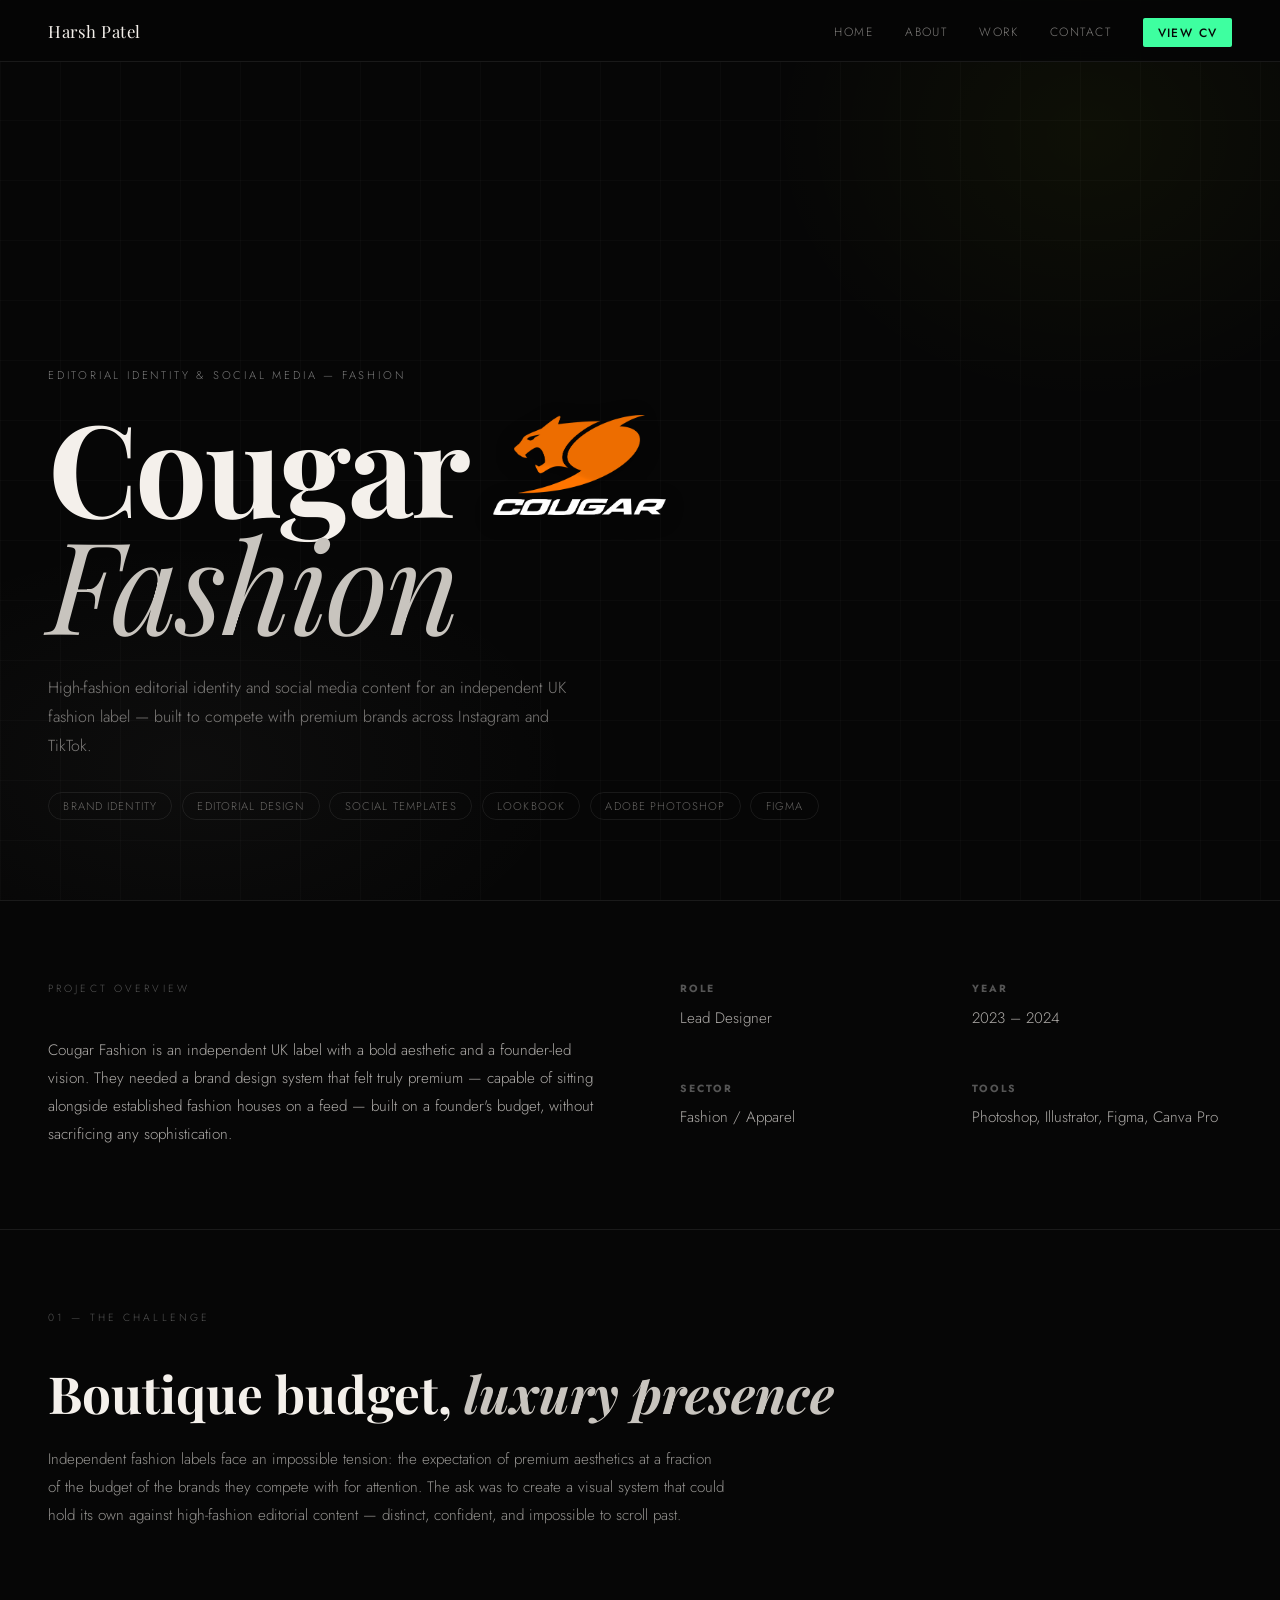
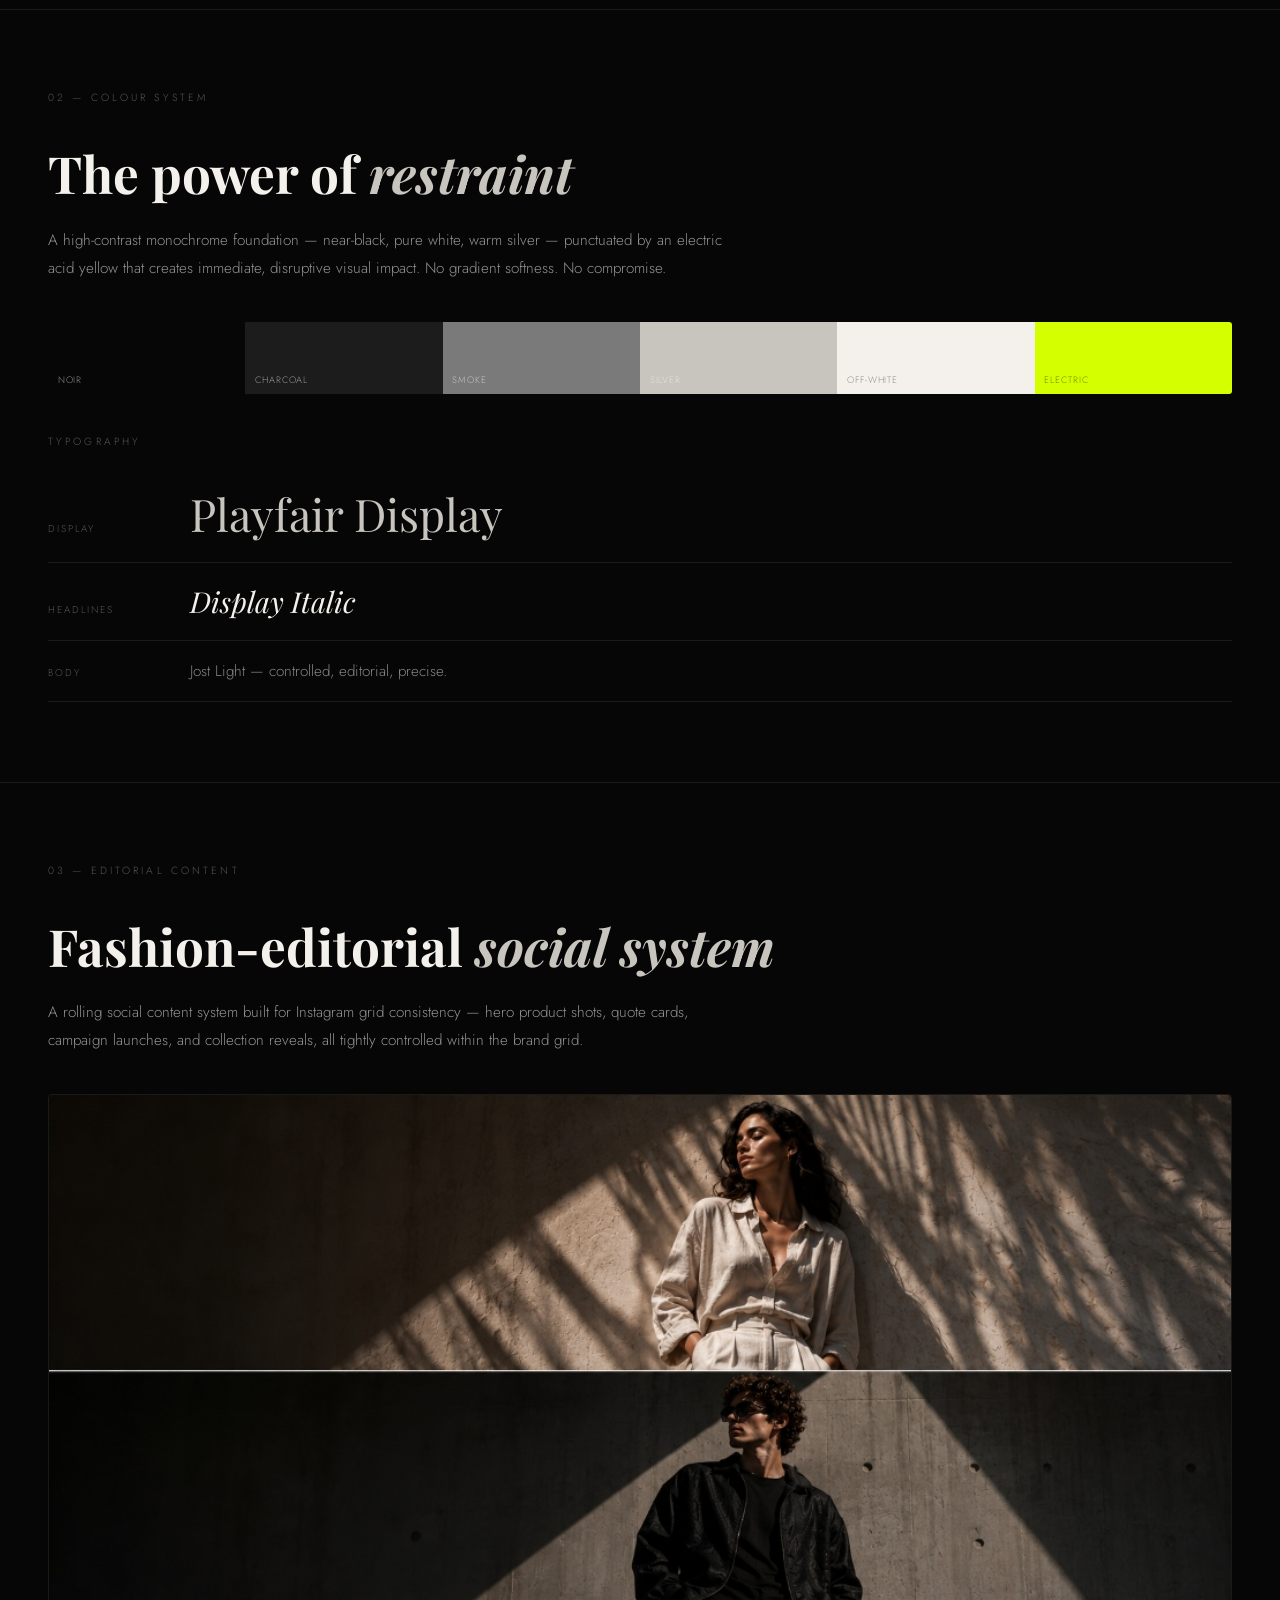
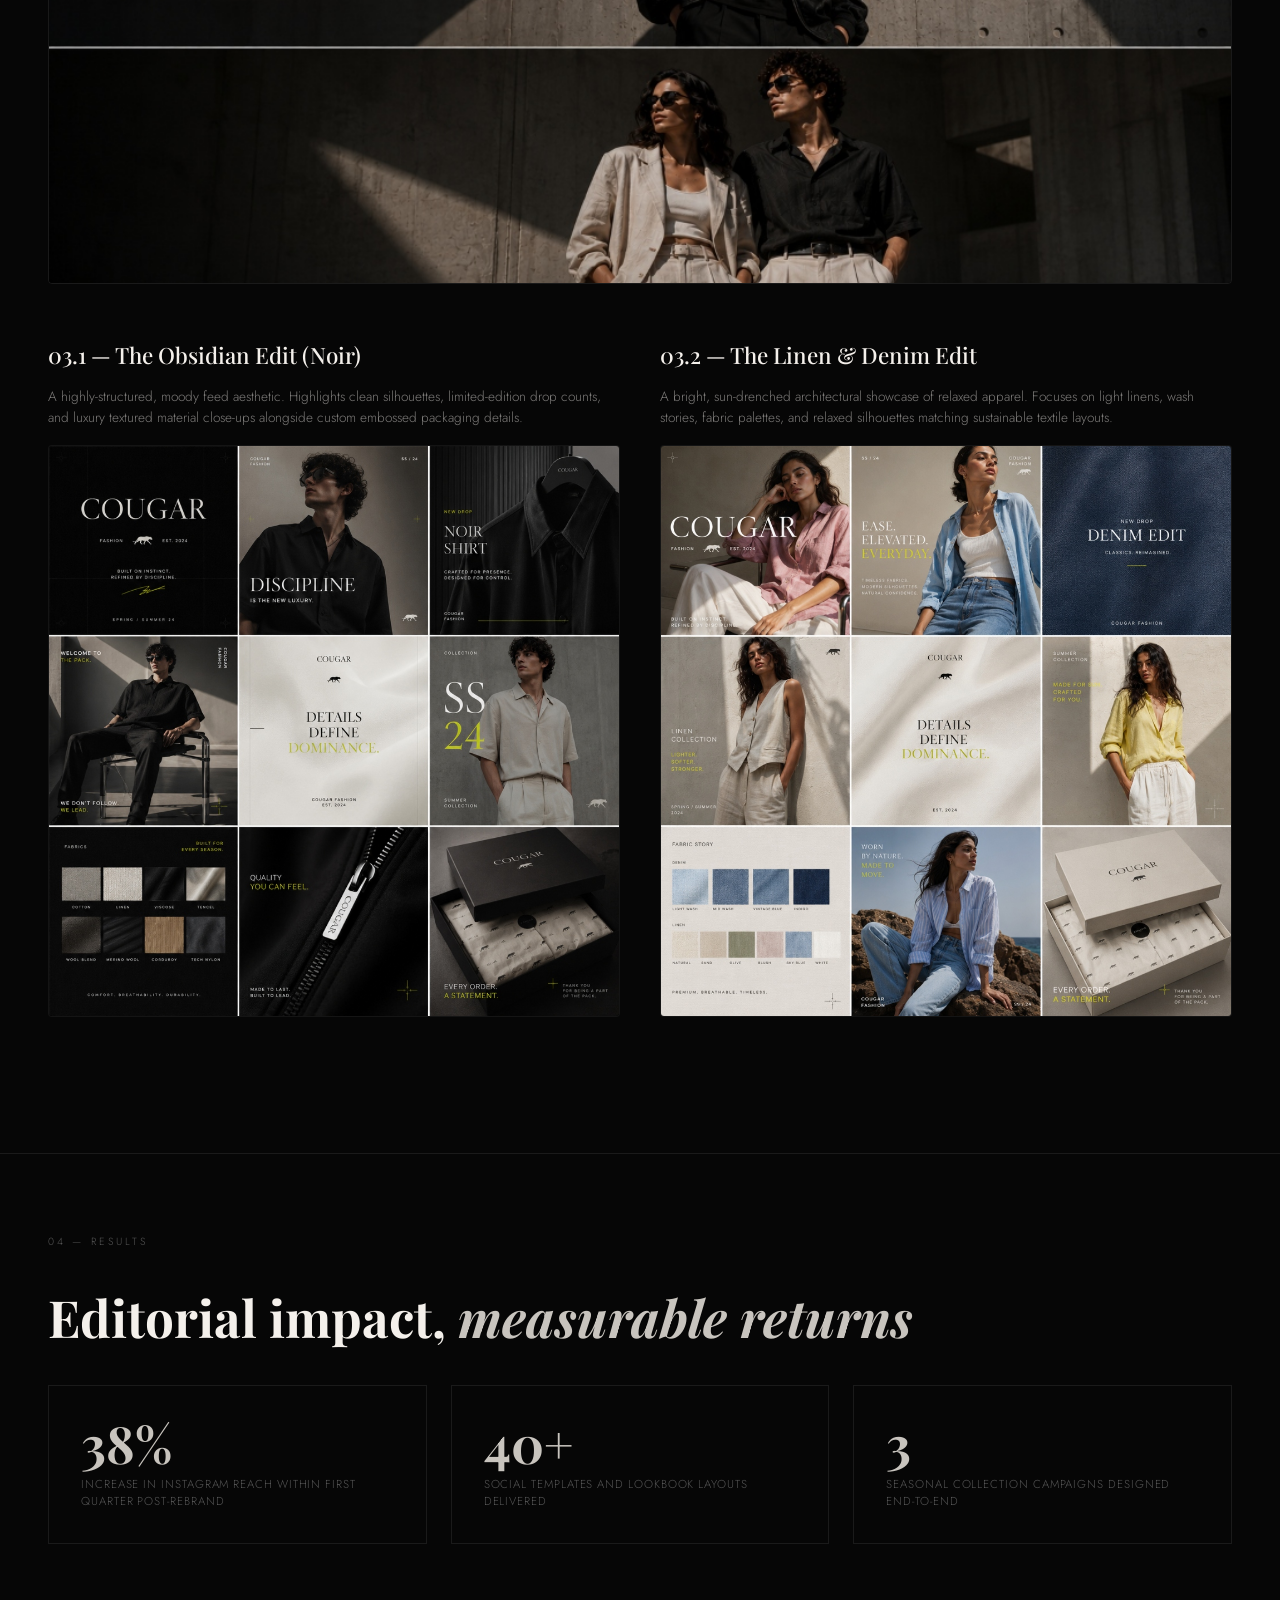
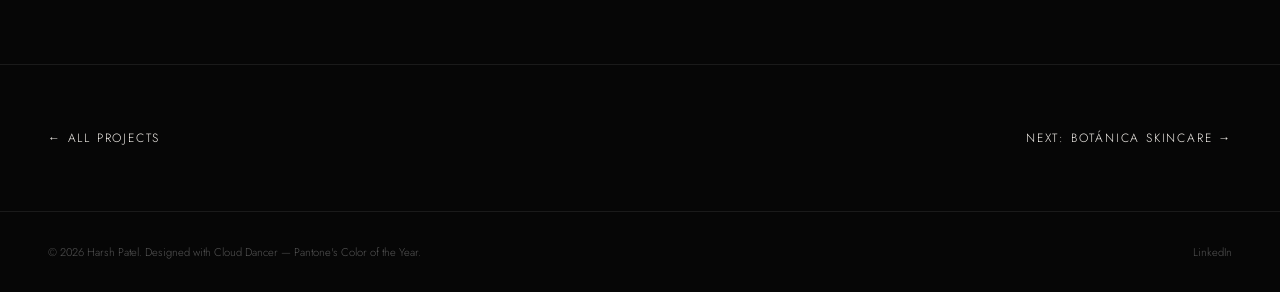
==== cougar-fashion.html @ 05259823 "Add files via upload" ====
<!DOCTYPE html>
<html lang="en">
<head>
<meta charset="UTF-8">
<meta name="viewport" content="width=device-width, initial-scale=1.0">
<title>Cougar Fashion — Case Study | Harsh Patel</title>
<link rel="preconnect" href="https://fonts.googleapis.com">
<link rel="preconnect" href="https://fonts.gstatic.com" crossorigin>
<link href="https://fonts.googleapis.com/css2?family=Playfair+Display:ital,wght@0,400;0,700;1,400&family=Jost:wght@300;400;500;600&display=swap" rel="stylesheet">
<style>
  :root {
    --bg: #060606; --fg: #f4f0eb; --accent: #3EFFA0;
    --brand-silver: #c8c4be; --brand-white: #f4f0eb; --brand-char: #1c1c1c;
    --brand-elec: #d4ff00; --brand-mid: #7a7a7a;
    --muted: #555; --border: rgba(255,255,255,0.08);
  }
  * { margin:0; padding:0; box-sizing:border-box; }
  html { scroll-behavior:smooth; }
  body { background:var(--bg); color:var(--fg); font-family:'Jost',sans-serif; font-weight:300; overflow-x:hidden; }

  nav { position:fixed; top:0; left:0; right:0; display:flex; align-items:center; justify-content:space-between; padding:1.2rem 3rem; background:rgba(6,6,6,0.92); backdrop-filter:blur(12px); border-bottom:1px solid var(--border); z-index:100; }
  nav .logo { font-family:'Playfair Display',serif; font-size:1.05rem; letter-spacing:0.03em; color:var(--fg); text-decoration:none; }
  nav ul { display:flex; gap:2rem; list-style:none; }
  nav ul a { color:rgba(244,240,235,0.5); font-size:0.75rem; text-decoration:none; letter-spacing:0.12em; text-transform:uppercase; transition:color 0.2s; }
  nav ul a:hover { color:var(--fg); }
  nav .cv-link { background:var(--accent); color:#060606 !important; padding:0.35rem 0.9rem; border-radius:2px; font-weight:500; }

  .hero { min-height:100vh; display:flex; flex-direction:column; justify-content:flex-end; padding:8rem 3rem 5rem; position:relative; overflow:hidden; }
  .hero-bg { position:absolute; inset:0; background:radial-gradient(ellipse 50% 60% at 85% 15%, rgba(212,255,0,0.04) 0%, transparent 50%), radial-gradient(ellipse 60% 50% at 15% 85%, rgba(200,196,190,0.04) 0%, transparent 50%), #060606; }
  .hero-grid { position:absolute; inset:0; background-image:linear-gradient(rgba(255,255,255,0.02) 1px, transparent 1px), linear-gradient(90deg, rgba(255,255,255,0.02) 1px, transparent 1px); background-size:60px 60px; }
  .hero-label { font-size:0.7rem; letter-spacing:0.25em; text-transform:uppercase; color:var(--brand-mid); margin-bottom:1.5rem; position:relative; }
  .hero h1 { font-family:'Playfair Display',serif; font-size:clamp(4rem,10vw,8.5rem); font-weight:700; line-height:0.92; letter-spacing:-0.02em; position:relative; color:var(--fg); display: flex; align-items: center; flex-wrap: wrap; }
  
  /* Official Cougar Brand Logo Styles */
  .hero-brand-logo {
    height: clamp(55px, 8vw, 100px);
    width: auto;
    object-fit: contain;
    margin-left: 1.5rem;
    transition: transform 0.4s cubic-bezier(0.16, 1, 0.3, 1), filter 0.4s;
    vertical-align: middle;
    filter: drop-shadow(0 4px 10px rgba(0,0,0,0.4));
  }
  .hero h1:hover .hero-brand-logo {
    transform: scale(1.08) rotate(3deg);
    filter: drop-shadow(0 8px 24px rgba(254, 80, 0, 0.45));
  }

  .hero h1 em { font-style:italic; font-weight:400; color:var(--brand-silver); width: 100%; }
  .hero-sub { margin-top:2rem; max-width:520px; font-size:1rem; line-height:1.8; color:rgba(244,240,235,0.5); position:relative; }
  .hero-tags { display:flex; gap:0.6rem; margin-top:2rem; flex-wrap:wrap; position:relative; }
  .tag { border:1px solid var(--border); padding:0.3rem 0.9rem; border-radius:100px; font-size:0.7rem; letter-spacing:0.1em; text-transform:uppercase; color:rgba(244,240,235,0.4); }

  .overview { padding:5rem 3rem; display:grid; grid-template-columns:1fr 1fr; gap:5rem; border-top:1px solid var(--border); }
  .overview-grid { display:grid; grid-template-columns:1fr 1fr; gap:2rem; }
  .overview-stat h3 { font-size:0.65rem; letter-spacing:0.2em; text-transform:uppercase; color:var(--muted); margin-bottom:0.6rem; }
  .overview-stat p { font-size:0.95rem; line-height:1.6; color:rgba(244,240,235,0.7); }

  section { padding:5rem 3rem; border-top:1px solid var(--border); }
  .section-label { font-size:0.65rem; letter-spacing:0.3em; text-transform:uppercase; color:var(--muted); margin-bottom:2.5rem; }
  .section-title { font-family:'Playfair Display',serif; font-size:clamp(2rem,4vw,3.2rem); line-height:1.1; margin-bottom:1.5rem; }
  .section-title em { font-style:italic; color:var(--brand-silver); }
  .section-body { font-size:0.95rem; line-height:1.85; color:rgba(244,240,235,0.6); max-width:680px; }

  .palette-row { display:flex; margin:2.5rem 0; border-radius:3px; overflow:hidden; height:72px; }
  .swatch { flex:1; position:relative; }
  .swatch-label { position:absolute; bottom:0.5rem; left:0.6rem; font-size:0.58rem; letter-spacing:0.1em; text-transform:uppercase; color:rgba(255,255,255,0.55); }
  .swatch.dark .swatch-label { color:rgba(0,0,0,0.5); }

  .type-row { padding:1.2rem 0; border-bottom:1px solid var(--border); display:flex; align-items:baseline; gap:2rem; }
  .type-label { font-size:0.62rem; letter-spacing:0.2em; text-transform:uppercase; color:var(--muted); min-width:110px; }

  /* Editorial grid */
  .editorial-grid { display:grid; grid-template-columns:2fr 1fr; gap:1px; margin:2.5rem 0; background:var(--border); }
  .editorial-col { display:flex; flex-direction:column; gap:1px; }
  .editorial-card { background:#0e0e0e; display:flex; align-items:center; justify-content:center; overflow:hidden; }
  .editorial-card.tall { aspect-ratio:3/4; }
  .editorial-card.wide { aspect-ratio:16/7; }
  .editorial-card.square { aspect-ratio:1; }
  .edit-post { width:100%; height:100%; display:flex; flex-direction:column; align-items:center; justify-content:center; gap:0.4rem; padding:1.5rem; text-align:center; }

  /* lookbook strip */
  .lookbook { display:flex; gap:1px; margin:2rem 0; background:var(--border); overflow:hidden; }
  .look { flex:1; aspect-ratio:2/3; background:#0e0e0e; display:flex; flex-direction:column; justify-content:flex-end; padding:1rem; position:relative; overflow:hidden; }
  .look-num { position:absolute; top:0.8rem; left:0.8rem; font-family:'Playfair Display',serif; font-size:2.5rem; font-weight:700; color:rgba(255,255,255,0.04); line-height:1; }
  .look-label { font-size:0.58rem; letter-spacing:0.2em; text-transform:uppercase; color:var(--brand-mid); }
  .look-name { font-family:'Playfair Display',serif; font-size:0.9rem; color:var(--fg); margin-top:0.2rem; }

  .results-grid { display:grid; grid-template-columns:repeat(3,1fr); gap:1.5rem; margin:2.5rem 0; }
  .result-item { padding:2rem; border:1px solid var(--border); }
  .result-num { font-family:'Playfair Display',serif; font-size:3.2rem; font-weight:700; color:var(--brand-silver); line-height:1; margin-bottom:0.4rem; }
  .result-label { font-size:0.72rem; letter-spacing:0.08em; text-transform:uppercase; color:var(--muted); line-height:1.5; }

  .nav-strip { padding:4rem 3rem; border-top:1px solid var(--border); display:flex; justify-content:space-between; align-items:center; }
  .nav-strip a { color:var(--fg); text-decoration:none; font-size:0.75rem; letter-spacing:0.15em; text-transform:uppercase; transition:color 0.2s; }
  .nav-strip a:hover { color:var(--accent); }

  footer { padding:2rem 3rem; border-top:1px solid var(--border); display:flex; justify-content:space-between; align-items:center; }
  footer p { font-size:0.7rem; color:var(--muted); }
  footer a { color:var(--muted); text-decoration:none; font-size:0.7rem; }
  footer a:hover { color:var(--accent); }

  @keyframes fadeUp { from{opacity:0;transform:translateY(24px);} to{opacity:1;transform:translateY(0);} }
  .hero-label{animation:fadeUp 0.8s 0.1s ease both;} .hero h1{animation:fadeUp 0.9s 0.25s ease both;} .hero-sub{animation:fadeUp 0.8s 0.4s ease both;} .hero-tags{animation:fadeUp 0.8s 0.55s ease both;}

  /* Campaign and Feed systems styles */
  .social-systems-grid {
    display: grid;
    grid-template-columns: 1fr 1fr;
    gap: 2.5rem;
    margin: 3.5rem 0;
  }
  .social-grid-card {
    display: flex;
    flex-direction: column;
    gap: 1rem;
  }
  .social-grid-card h3 {
    font-family: 'Playfair Display', serif;
    font-size: 1.4rem;
    color: var(--fg);
    font-weight: 500;
  }
  .social-grid-card p {
    font-size: 0.85rem;
    color: rgba(244,240,235,0.5);
    line-height: 1.6;
  }
  .social-grid-image-wrap {
    border: 1px solid var(--border);
    border-radius: 4px;
    overflow: hidden;
    background: #000;
    transition: transform 0.4s cubic-bezier(0.16, 1, 0.3, 1), border-color 0.3s;
  }
  .social-grid-image-wrap:hover {
    transform: translateY(-4px);
    border-color: rgba(212,255,0,0.3);
  }
  .social-grid-image-wrap img {
    width: 100%;
    display: block;
  }
  .editorial-hero-banner {
    margin: 2.5rem 0;
    width: 100%;
    border-radius: 4px;
    overflow: hidden;
    border: 1px solid var(--border);
    transition: border-color 0.3s;
  }
  .editorial-hero-banner:hover {
    border-color: rgba(200,196,190,0.3);
  }
  .editorial-hero-banner img {
    width: 100%;
    display: block;
    object-fit: cover;
  }

  @media(max-width:768px){
    nav{padding:1rem 1.5rem;} nav ul{display:none;}
    .hero,section,.overview,.nav-strip,footer{padding-left:1.5rem;padding-right:1.5rem;}
    .overview{grid-template-columns:1fr;gap:2.5rem;}
    .results-grid{grid-template-columns:1fr 1fr;}
    .editorial-grid{grid-template-columns:1fr;}
    .lookbook{flex-wrap:wrap;}
    .social-systems-grid { grid-template-columns: 1fr; gap: 2rem; }
  }
</style>
</head>
<body>

<nav>
  <a href="behance.html" class="logo">Harsh Patel</a>
  <ul>
    <li><a href="behance.html">Home</a></li>
    <li><a href="behance.html#about">About</a></li>
    <li><a href="behance.html#work">Work</a></li>
    <li><a href="behance.html#contact">Contact</a></li>
    <li><a href="cv.html" class="cv-link">View CV</a></li>
  </ul>
</nav>

<div class="hero">
  <div class="hero-bg"></div>
  <div class="hero-grid"></div>
  <div class="hero-label">Editorial Identity &amp; Social Media — Fashion</div>
  <h1>Cougar<img src="cougar_official_logo.png" alt="Cougar Logo" class="hero-brand-logo" /><br><em>Fashion</em></h1>
  <p class="hero-sub">High-fashion editorial identity and social media content for an independent UK fashion label — built to compete with premium brands across Instagram and TikTok.</p>
  <div class="hero-tags">
    <span class="tag">Brand Identity</span>
    <span class="tag">Editorial Design</span>
    <span class="tag">Social Templates</span>
    <span class="tag">Lookbook</span>
    <span class="tag">Adobe Photoshop</span>
    <span class="tag">Figma</span>
  </div>
</div>

<div class="overview">
  <div>
    <div class="section-label">Project Overview</div>
    <p class="section-body" style="max-width:100%;color:rgba(244,240,235,0.7)">
      Cougar Fashion is an independent UK label with a bold aesthetic and a founder-led vision. They needed a brand design system that felt truly premium — capable of sitting alongside established fashion houses on a feed — built on a founder's budget, without sacrificing any sophistication.
    </p>
  </div>
  <div class="overview-grid">
    <div class="overview-stat"><h3>Role</h3><p>Lead Designer</p></div>
    <div class="overview-stat"><h3>Year</h3><p>2023 – 2024</p></div>
    <div class="overview-stat"><h3>Sector</h3><p>Fashion / Apparel</p></div>
    <div class="overview-stat"><h3>Tools</h3><p>Photoshop, Illustrator, Figma, Canva Pro</p></div>
  </div>
</div>

<section>
  <div class="section-label">01 — The Challenge</div>
  <h2 class="section-title">Boutique budget, <em>luxury presence</em></h2>
  <p class="section-body">Independent fashion labels face an impossible tension: the expectation of premium aesthetics at a fraction of the budget of the brands they compete with for attention. The ask was to create a visual system that could hold its own against high-fashion editorial content — distinct, confident, and impossible to scroll past.</p>
</section>

<section>
  <div class="section-label">02 — Colour System</div>
  <h2 class="section-title">The power of <em>restraint</em></h2>
  <p class="section-body">A high-contrast monochrome foundation — near-black, pure white, warm silver — punctuated by an electric acid yellow that creates immediate, disruptive visual impact. No gradient softness. No compromise.</p>
  <div class="palette-row">
    <div class="swatch" style="background:#060606"><span class="swatch-label">Noir</span></div>
    <div class="swatch" style="background:#1c1c1c"><span class="swatch-label">Charcoal</span></div>
    <div class="swatch" style="background:#7a7a7a"><span class="swatch-label">Smoke</span></div>
    <div class="swatch" style="background:#c8c4be"><span class="swatch-label">Silver</span></div>
    <div class="swatch dark" style="background:#f4f0eb"><span class="swatch-label" style="color:rgba(0,0,0,0.4)">Off-White</span></div>
    <div class="swatch dark" style="background:#d4ff00"><span class="swatch-label" style="color:rgba(0,0,0,0.45)">Electric</span></div>
  </div>
  <div style="margin-top:2.5rem">
    <div class="section-label" style="margin-bottom:1rem">Typography</div>
    <div class="type-row">
      <span class="type-label">Display</span>
      <span style="font-family:'Playfair Display',serif; font-size:2.8rem; color:var(--brand-silver)">Playfair Display</span>
    </div>
    <div class="type-row">
      <span class="type-label">Headlines</span>
      <span style="font-family:'Playfair Display',serif; font-size:1.8rem; font-style:italic; color:var(--fg)">Display <em>Italic</em></span>
    </div>
    <div class="type-row">
      <span class="type-label">Body</span>
      <span style="font-family:'Jost',sans-serif; font-size:0.95rem; color:rgba(244,240,235,0.55)">Jost Light — controlled, editorial, precise.</span>
    </div>
  </div>
</section>

<section>
  <div class="section-label">03 — Editorial Content</div>
  <h2 class="section-title">Fashion-editorial <em>social system</em></h2>
  <p class="section-body" style="margin-bottom:2rem">A rolling social content system built for Instagram grid consistency — hero product shots, quote cards, campaign launches, and collection reveals, all tightly controlled within the brand grid.</p>

  <!-- WIDESCREEN CAMPAIGN EDITORIAL -->
  <div class="editorial-hero-banner">
    <img src="cougar_editorial_shadows.jpg" alt="Cougar Editorial Campaign — Architectural Shadows" />
  </div>

  <!-- INSTAGRAM SOCIAL SYSTEMS SIDE-BY-SIDE -->
  <div class="social-systems-grid">
    <div class="social-grid-card">
      <h3>03.1 — The Obsidian Edit (Noir)</h3>
      <p>A highly-structured, moody feed aesthetic. Highlights clean silhouettes, limited-edition drop counts, and luxury textured material close-ups alongside custom embossed packaging details.</p>
      <div class="social-grid-image-wrap">
        <img src="cougar_social_dark.jpg" alt="Instagram Editorial Feed — The Obsidian Noir Edit" />
      </div>
    </div>
    <div class="social-grid-card">
      <h3>03.2 — The Linen &amp; Denim Edit</h3>
      <p>A bright, sun-drenched architectural showcase of relaxed apparel. Focuses on light linens, wash stories, fabric palettes, and relaxed silhouettes matching sustainable textile layouts.</p>
      <div class="social-grid-image-wrap">
        <img src="cougar_social_light.jpg" alt="Instagram Editorial Feed — Light Linen &amp; Denim Edit" />
      </div>
    </div>
  </div>
</section>

<section>
  <div class="section-label">04 — Results</div>
  <h2 class="section-title">Editorial impact, <em>measurable returns</em></h2>
  <div class="results-grid">
    <div class="result-item">
      <div class="result-num">38%</div>
      <div class="result-label">Increase in Instagram reach within first quarter post-rebrand</div>
    </div>
    <div class="result-item">
      <div class="result-num">40+</div>
      <div class="result-label">Social templates and lookbook layouts delivered</div>
    </div>
    <div class="result-item">
      <div class="result-num">3</div>
      <div class="result-label">Seasonal collection campaigns designed end-to-end</div>
    </div>
  </div>
</section>

<div class="nav-strip">
  <a href="behance.html#work">← All Projects</a>
  <a href="botanica-skincare.html">Next: Botánica Skincare →</a>
</div>

<footer>
  <p>© 2026 Harsh Patel. Designed with Cloud Dancer — Pantone's Color of the Year.</p>
  <a href="https://linkedin.com/in/harshpatel2102" target="_blank" rel="noopener">LinkedIn</a>
</footer>

</body>
</html>
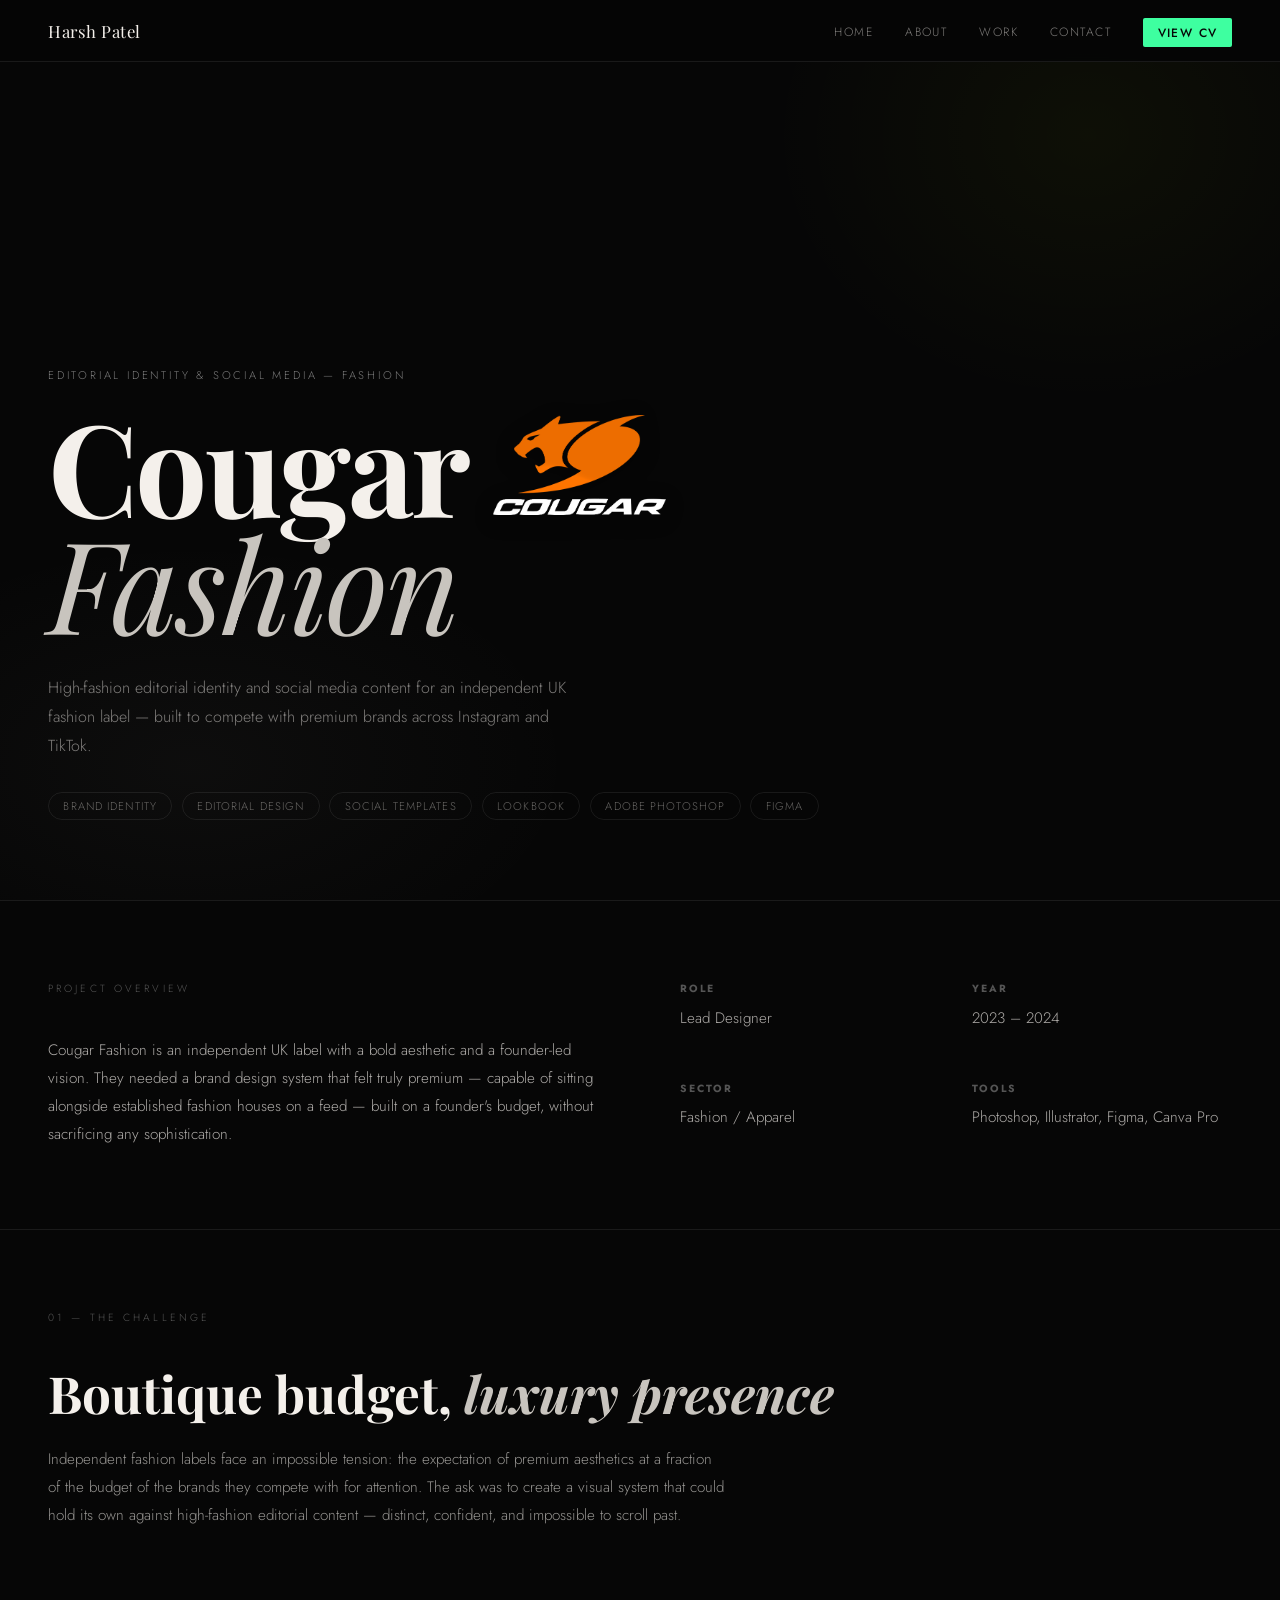
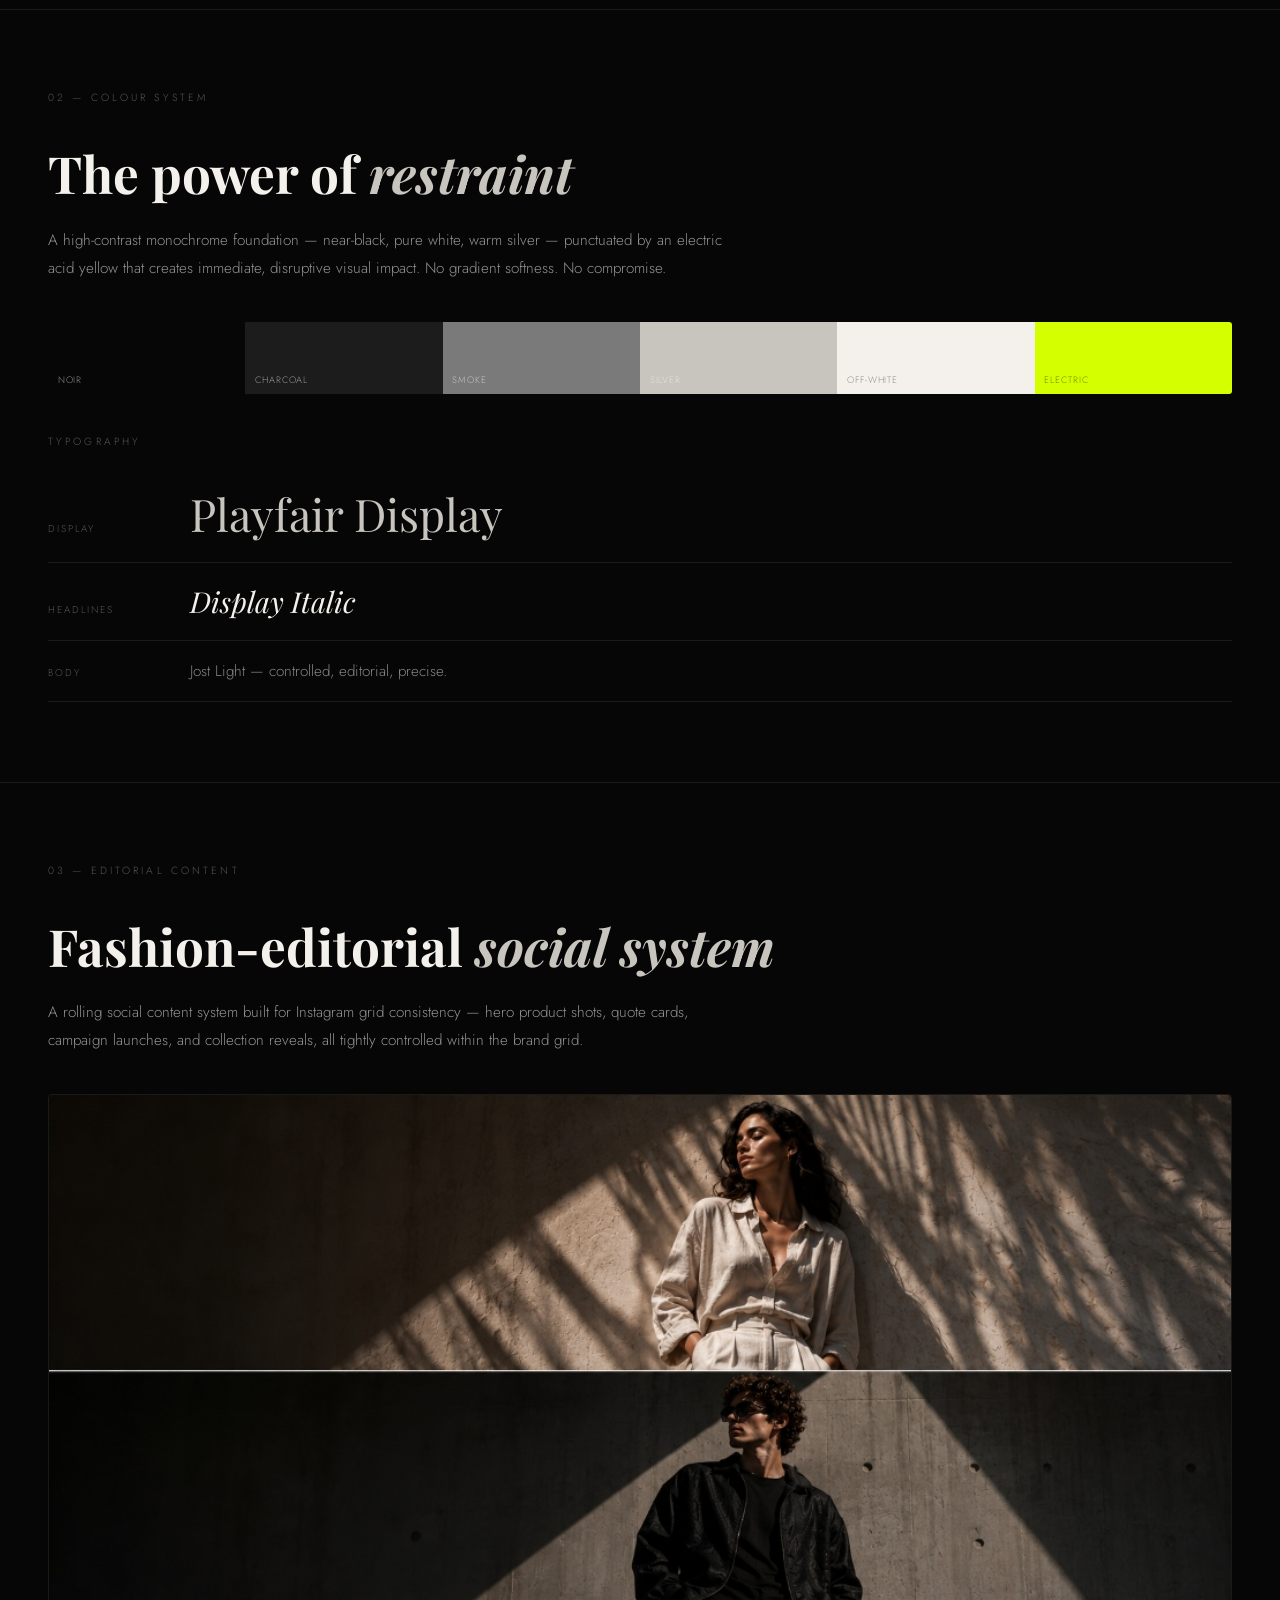
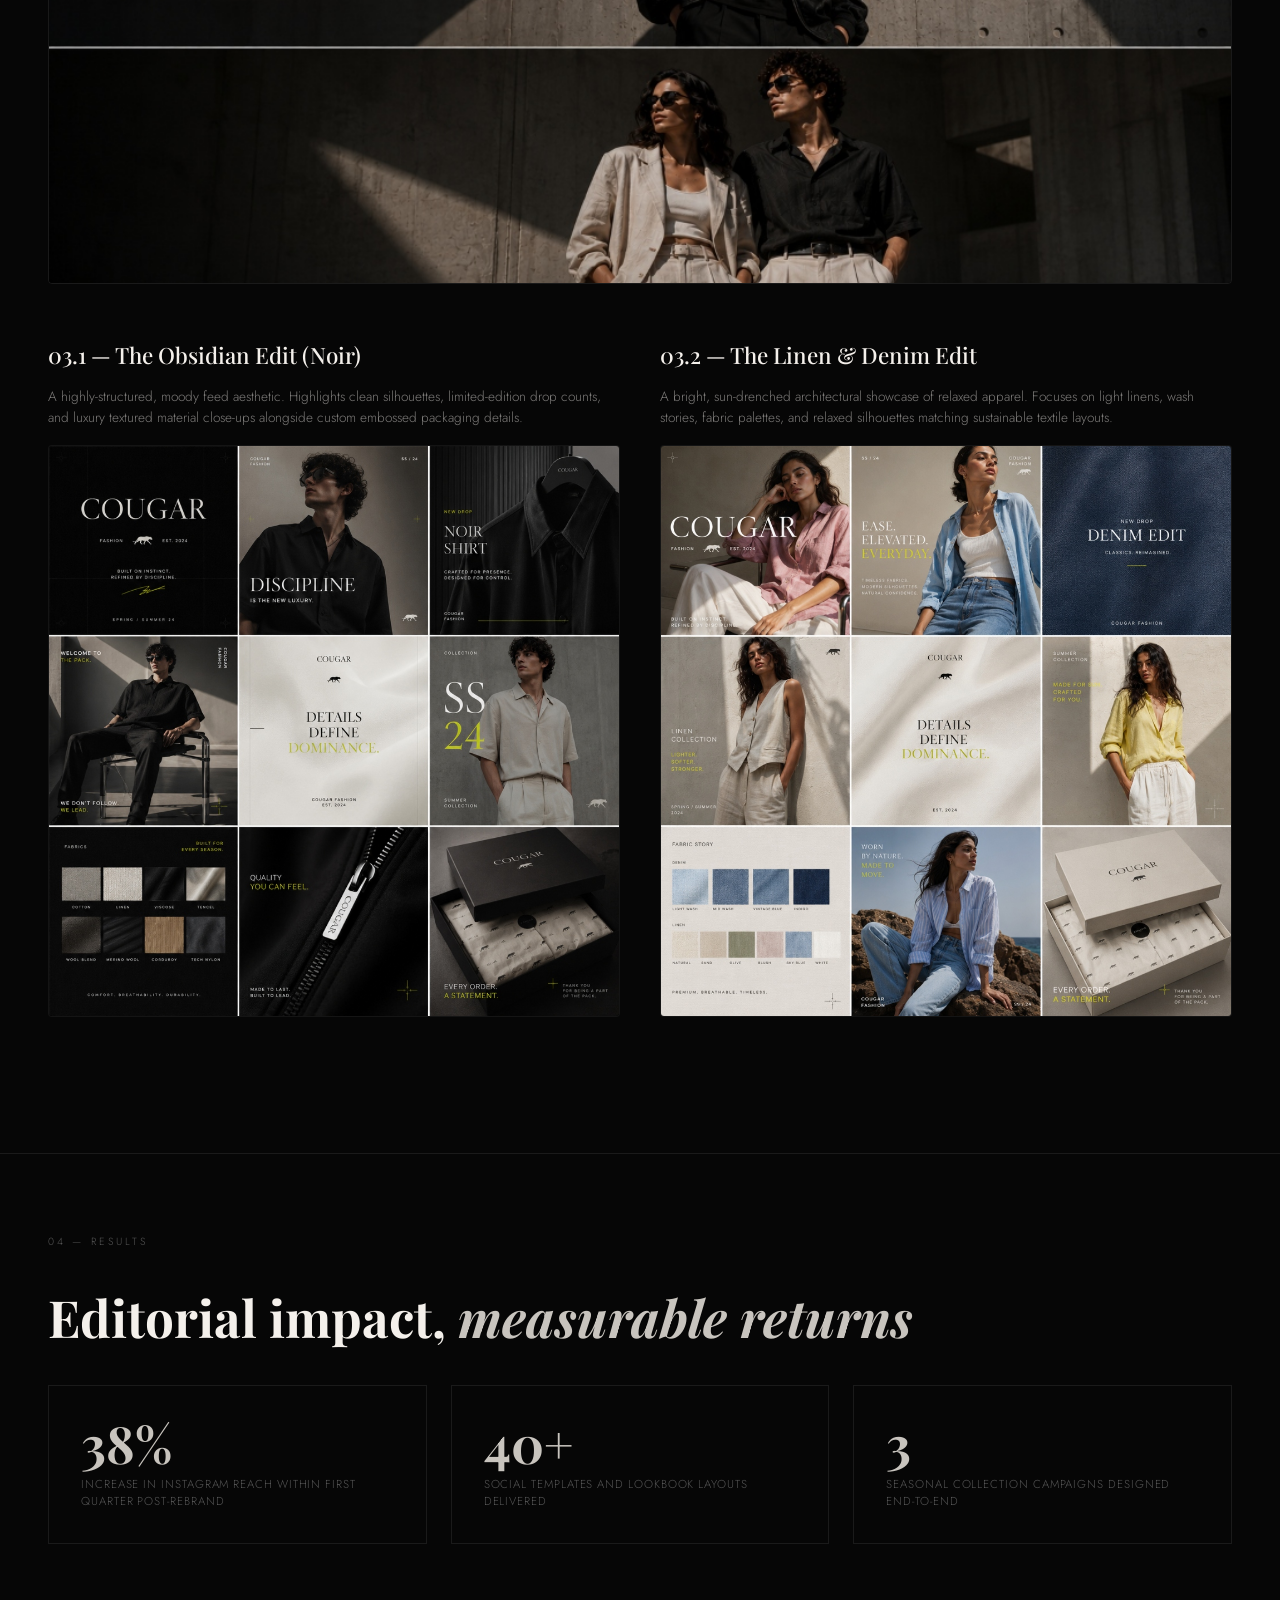
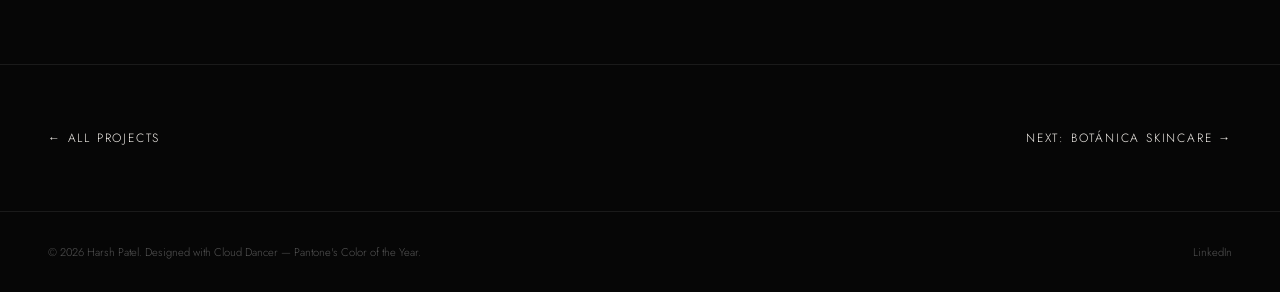
==== commit e3e78f9f: "Remove hero-grid from the hero section Removed the hero-grid div to simplify the hero section layout" ====
--- a/cougar-fashion.html
+++ b/cougar-fashion.html
@@ -27,7 +27,6 @@
 
   .hero { min-height:100vh; display:flex; flex-direction:column; justify-content:flex-end; padding:8rem 3rem 5rem; position:relative; overflow:hidden; }
   .hero-bg { position:absolute; inset:0; background:radial-gradient(ellipse 50% 60% at 85% 15%, rgba(212,255,0,0.04) 0%, transparent 50%), radial-gradient(ellipse 60% 50% at 15% 85%, rgba(200,196,190,0.04) 0%, transparent 50%), #060606; }
-  .hero-grid { position:absolute; inset:0; background-image:linear-gradient(rgba(255,255,255,0.02) 1px, transparent 1px), linear-gradient(90deg, rgba(255,255,255,0.02) 1px, transparent 1px); background-size:60px 60px; }
   .hero-label { font-size:0.7rem; letter-spacing:0.25em; text-transform:uppercase; color:var(--brand-mid); margin-bottom:1.5rem; position:relative; }
   .hero h1 { font-family:'Playfair Display',serif; font-size:clamp(4rem,10vw,8.5rem); font-weight:700; line-height:0.92; letter-spacing:-0.02em; position:relative; color:var(--fg); display: flex; align-items: center; flex-wrap: wrap; }
   
@@ -184,7 +183,6 @@
 
 <div class="hero">
   <div class="hero-bg"></div>
-  <div class="hero-grid"></div>
   <div class="hero-label">Editorial Identity &amp; Social Media — Fashion</div>
   <h1>Cougar<img src="cougar_official_logo.png" alt="Cougar Logo" class="hero-brand-logo" /><br><em>Fashion</em></h1>
   <p class="hero-sub">High-fashion editorial identity and social media content for an independent UK fashion label — built to compete with premium brands across Instagram and TikTok.</p>
